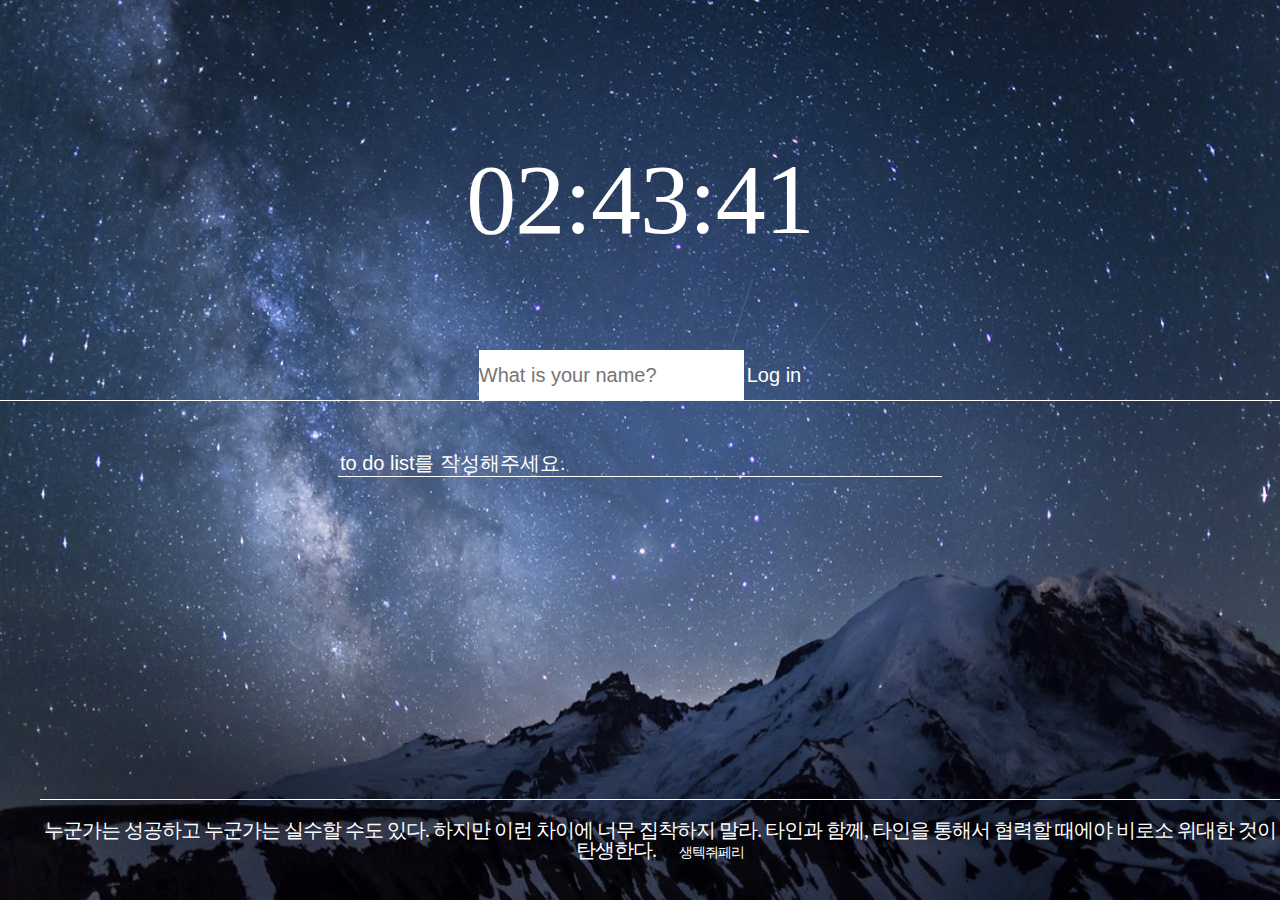
==== index.html @ 2d34c91f "폴더변경" ====
<!DOCTYPE html>
<html lang="en">
<head>
    <meta charset="UTF-8">
    <meta name="viewport" content="width=device-width, initial-scale=1.0">
    <title>momentum</title>
    <link rel="stylesheet" href="css/style.css">
    
</head>
<body>
    <div class="wrap">
        <h2 id="clock">00:00:00</h2>
        
        <form id="login-form" class="hidden">
            <input maxlength="15" required type="text" placeholder="What is your name?">
            <input type="submit" value="Log in" class="loginbtn">
        </form>

        <h1 id="greeting" class="hidden"></h1>
        
        <form id="todo-form">
            <input type="text" placeholder="to do list를 작성해주세요." required>
        </form>
        <ul id="todo-list">
        </ul>
        <!-- //  maxlength는 html 에서 도와주지만, form 안에 들어있어야 'required'라는 browser 의 기능을 쓸수있다. -->
        
        <div id="quote">
            <span></span>
            <span></span>
        </div>  
        
        <div id="weather">
            <span></span>
            <span></span>
        </div>

    </div>
    
   
   
    <script src="js/greeting.js"></script>
    <script src="js/clock.js"></script>
    <script src="js/quotes.js"></script>
    <script src="js/background.js"></script>
    <script src="js/todo.js"></script>
    <script src="js/weather.js"></script>
    
</body>
</html>
---- css/style.css ----
html, body, div, span, applet, object, iframe,
h1, h2, h3, h4, h5, h6, p,
dl, dt, dd, ol, ul, li,
fieldset, form, label, legend {
	margin: 0;
	padding: 0;
	border: 0;
	font-size: 100%;
	font: inherit;
	vertical-align: baseline;
    letter-spacing: -1px;
}
body {
	line-height: 1;
}
ol, ul {
	list-style: none;
}
.wrap {
    position: relative;
    width: 100%;
    height: 100vh;
    /* display: flex;
    flex-direction:column;
    align-items: center; */
    text-align: center;
    z-index: 1;
}
.hidden {
    display: none;
}

#login-form {
    border-bottom: 1px solid #fff; 
}
#login-form input {
    border:none;
    padding:10px 0;
    font-size: 20px;
    line-height: 30px;
    color:#fff;
}
.loginbtn {
    border:1px solid #fff; 
    padding:0 10px;
    background: none; 
    border-radius: 0; 
    line-height: 30px; 
    color:#fff;
}

#clock {
    font-size: 100px;
    padding:150px 0 100px 0;
    font-family: fantasy;
    color:#fff;
}
#greeting {
    font-size: 50px;
    text-align: center;
    font-weight: bold;
    color:#fff;
}
#todo-form {
    border-bottom: 1px solid #fff;  
    margin-top: 50px;  
    display: inline-block;
    
}
#todo-form input {
    border:none;
    width: 600px;
    font-size: 20px;
    background: none;
    display: inline-block;
    color:#fff;
}
#todo-form input::placeholder {
    color:#fff;
}
#todo-list {
    width: 600px;
    max-height: 600px;
    overflow-y: auto;
    margin:  30px auto 0 auto;
    background-color : rgb(255,255,255,0.3);
    border-radius: 5px;
}

/* width */
::-webkit-scrollbar {
	width: 7px;
}

/* Track */
::-webkit-scrollbar-track {
	background: none;
}

/* Handle */
::-webkit-scrollbar-thumb {
	background: #A4B0C0;
	border: none;
	border-radius: 10px;

}

::-webkit-scrollbar-corner {
	background-color: #3B4360;
}

#todo-list li {
    line-height: 30px;
    font-style: 25px;
    color:#000;
}
#todo-list li button { 
    background: none; 
    border: none;
    margin-left: 10px;
    border-radius: 0;
}
#quote {
    padding-top: 20px;
    border-top: 1px solid #fff;
    position: absolute; 
    bottom:40px; 
    left: 40px;
}
#quote span { color:#fff; }
#quote span:first-child {font-size: 20px;}
#quote span:last-child {font-size: 14px; margin-left: 20px;}

#weather {
    position: absolute; 
    top:20px; 
    right: 20px;
    color:#fff;

}
.background {
    width: 100%; 
    height: 100%; 
    z-index: 0;
    position: absolute;
    top:0; left: 0;
}
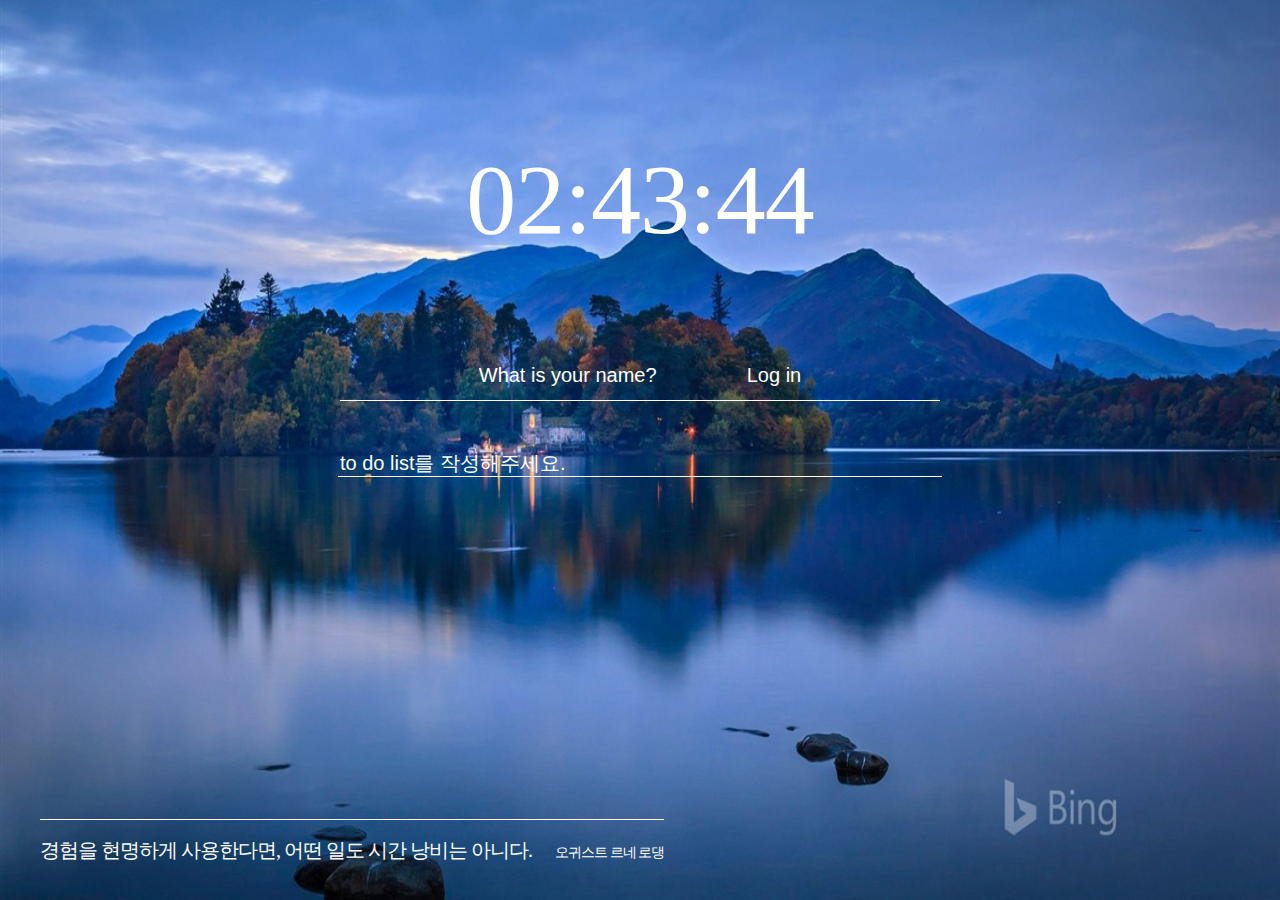
==== commit 5192aedf: "css 수정" ====
--- a/index.html
+++ b/index.html
@@ -37,8 +37,7 @@
 
     </div>
     
-   
-   
+
     <script src="js/greeting.js"></script>
     <script src="js/clock.js"></script>
     <script src="js/quotes.js"></script>
--- a/css/style.css
+++ b/css/style.css
@@ -20,9 +20,9 @@
     position: relative;
     width: 100%;
     height: 100vh;
-    /* display: flex;
+    display: flex;
     flex-direction:column;
-    align-items: center; */
+    align-items: center;
     text-align: center;
     z-index: 1;
 }
@@ -32,12 +32,18 @@
 
 #login-form {
     border-bottom: 1px solid #fff; 
+    width: 600px;
+    
 }
 #login-form input {
     border:none;
     padding:10px 0;
     font-size: 20px;
     line-height: 30px;
+    color:#fff;
+    background: none;
+}
+input::placeholder {
     color:#fff;
 }
 .loginbtn {
@@ -75,14 +81,12 @@
     display: inline-block;
     color:#fff;
 }
-#todo-form input::placeholder {
-    color:#fff;
-}
+
 #todo-list {
     width: 600px;
     max-height: 600px;
     overflow-y: auto;
-    margin:  30px auto 0 auto;
+    margin-top:  30px;
     background-color : rgb(255,255,255,0.3);
     border-radius: 5px;
 }
